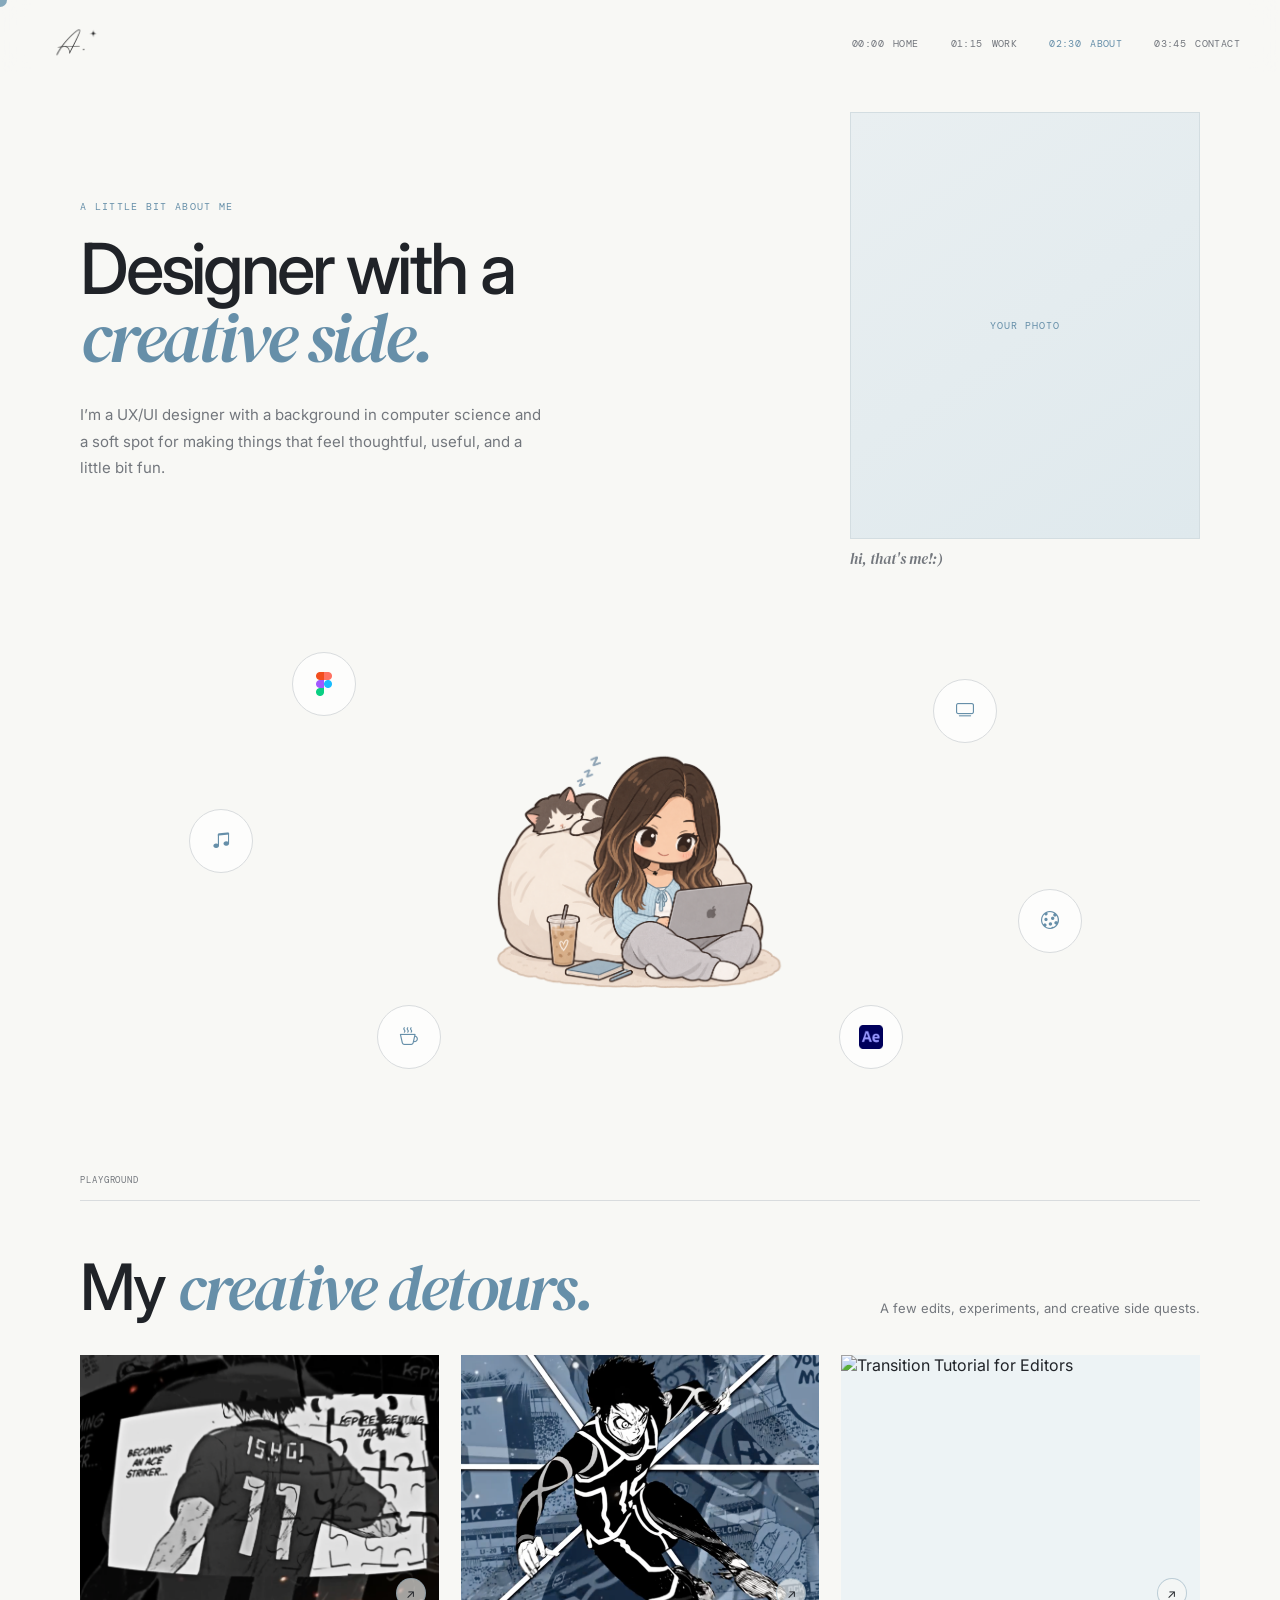
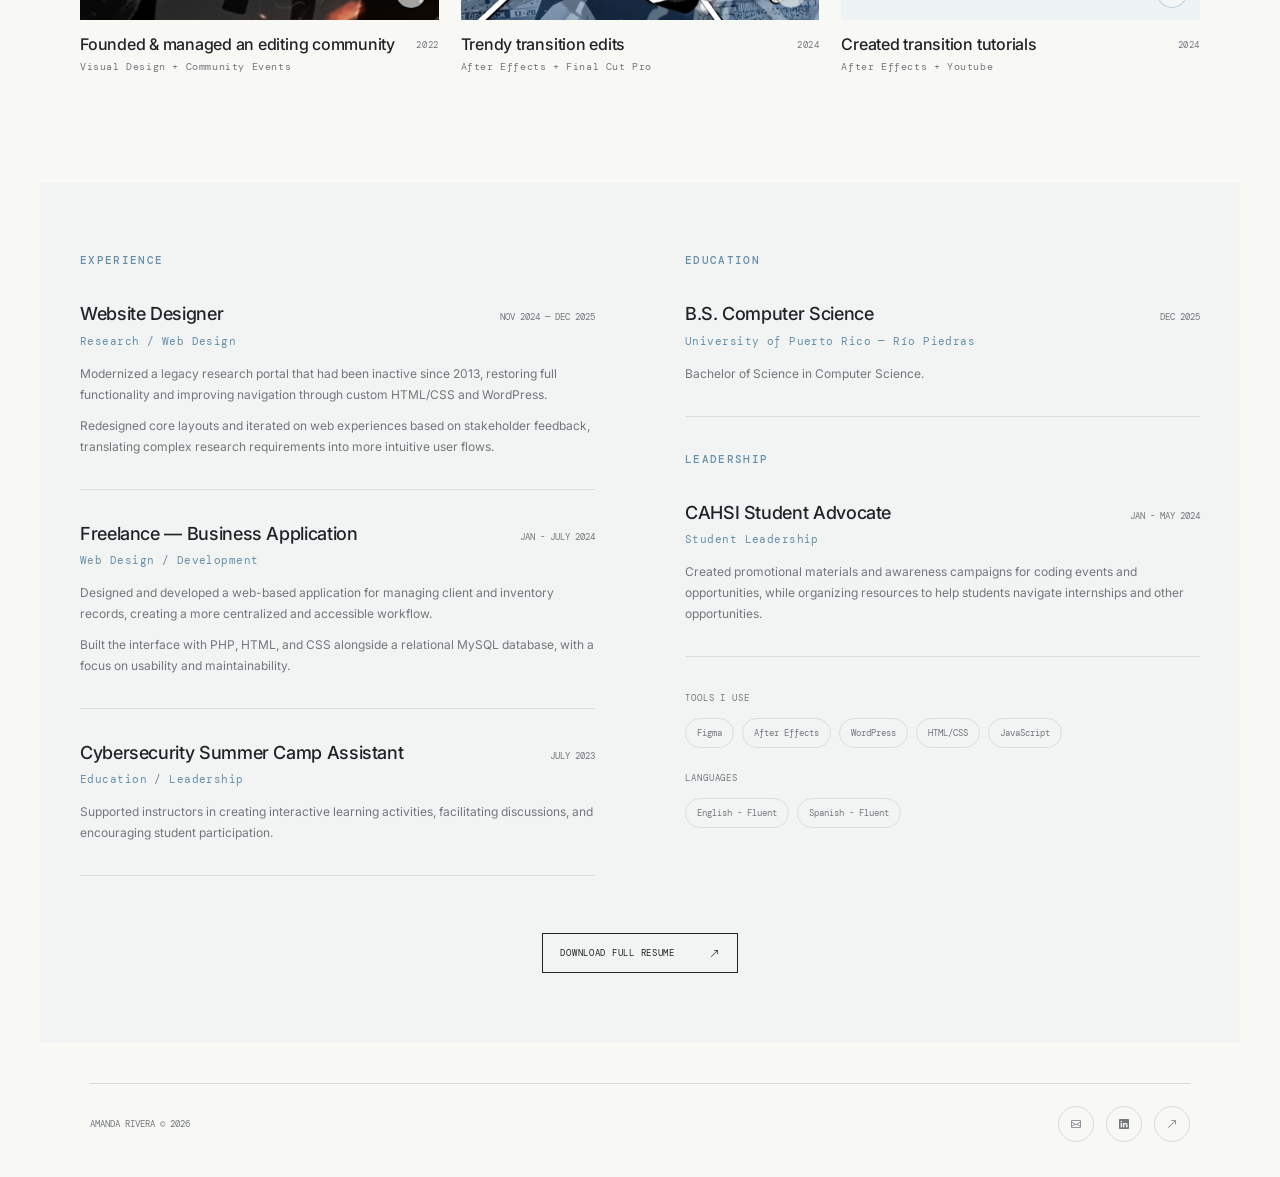
==== about.html @ 27099af4 "Initial portfolio" ====
<!DOCTYPE html>
<html lang="en">
<head>
    <meta charset="UTF-8">
    <meta name="viewport" content="width=device-width, initial-scale=1.0">

    <title>Amanda Rivera — About</title>
    <meta
        name="description"
        content="A little bit about Amanda, a UX/UI designer and creative.">

    <link rel="icon" type="image/png" href="elements/sparkle icon.png">

    <link rel="preconnect" href="https://fonts.googleapis.com">
    <link rel="preconnect" href="https://fonts.gstatic.com" crossorigin>

    <link href="https://fonts.googleapis.com/css2?family=DM+Mono:wght@400;500&family=DM+Serif+Display:ital@0;1&family=Inter:wght@400;500;600&display=swap" rel="stylesheet">

    <link rel="stylesheet" href="https://cdn.jsdelivr.net/npm/bootstrap-icons@1.11.3/font/bootstrap-icons.min.css">

    <link rel="stylesheet" href="about.css">
</head>

<body>
    <div class="custom-cursor"></div>

    <!-- NAVIGATION -->
    <header class="site-nav">
        <a href="index.html" class="logo" aria-label="Amanda home">
            <img src="elements/A logo.png" alt="A.">
        </a>

        <nav>
            <a href="index.html">
                <span>00:00</span>
                <span>HOME</span>
            </a>

            <a href="index.html#work">
                <span>01:15</span>
                <span>WORK</span>
            </a>

            <a href="about.html" class="active">
                <span>02:30</span>
                <span>ABOUT</span>
            </a>

            <a href="index.html#contact">
                <span>03:45</span>
                <span>CONTACT</span>
            </a>
        </nav>
    </header>


    <main>

        <!-- ABOUT INTRO -->
        <section class="about-intro">

            <div class="intro-layout">

    <div class="intro-copy">

        <p class="eyebrow">A LITTLE BIT ABOUT ME</p>

        <h1>
            Designer with a
            <em>creative side.</em>
        </h1>

        <p class="intro-text">
            I’m a UX/UI designer with a background in computer science
            and a soft spot for making things that feel thoughtful,
            useful, and a little bit fun.
        </p>

    </div>


    <div class="intro-photo">

        <div class="photo-placeholder">
            <span>YOUR PHOTO</span>
        </div>

        <p class="photo-caption">
            hi, that's me!:)
        </p>

    </div>

</div>


<!-- FLOATING WORLD -->
<div class="about-world">

    <!-- CENTER CHARACTER -->
    <div class="character">
    <img src="elements/character sticker.png" alt="Amanda Sketch" class="character-illustration">
</div>


    <!-- FIGMA -->
<button class="floating-item item-figma" type="button">
    <span class="floating-icon">
        <img src="elements/figma.png" alt="Figma">
    </span>

    <span class="fact-card">
        <span class="fact-label">FIGMA</span>
        <span class="fact-text">
            Where a lot of my ideas start.
        </span>
    </span>
</button>


<!-- MUSIC -->
<button class="floating-item item-music" type="button">
    <span class="floating-icon">
        <i class="bi bi-music-note-beamed"></i>
    </span>

    <span class="fact-card">
        <span class="fact-label">CURRENT LISTEN</span>
        <span class="fact-text">
            Eyes Without a Face — Billy Idol.
        </span>
    </span>
</button>


<!-- COFFEE -->
<button class="floating-item item-coffee" type="button">
    <span class="floating-icon">
        <i class="bi bi-cup-hot"></i>
    </span>

    <span class="fact-card">
        <span class="fact-label">COFFEE: MY USUAL</span>
        <span class="fact-text">
            Iced vanilla latte.
        </span>
    </span>
</button>


<!-- SHOW -->
<button class="floating-item item-show" type="button">
    <span class="floating-icon">
        <i class="bi bi-tv"></i>
    </span>

    <span class="fact-card">
        <span class="fact-label">CURRENT SHOW</span>
        <span class="fact-text">
            Attack on Titan.
        </span>
    </span>
</button>


<!-- BAKING -->
<button class="floating-item item-baking" type="button">
    <span class="floating-icon">
        <i class="bi bi-cookie"></i>
    </span>

    <span class="fact-card">
        <span class="fact-label">BAKING: CHOC CHIP COOKIES</span>
        <span class="fact-text">
            One of my favorite ways to unwind.
        </span>
    </span>
</button>


<!-- AFTER EFFECTS -->
<button class="floating-item item-ae" type="button">
    <span class="floating-icon">
        <img src="elements/ae.png" alt="After Effects">
    </span>

    <span class="fact-card">
        <span class="fact-label">AFTER EFFECTS</span>
        <span class="fact-text">
            Where I make things unnecessarily complicated for myself.
        </span>
    </span>
</button>

</div>


        <!-- CREATIVE SIDE -->
        <section class="creative-section">

            <div class="section-label">
                <span>PLAYGROUND</span>
            </div>

            <div class="creative-heading">
                <h2>
                    My <em>creative detours.</em>
                </h2>

                <p>
                    A few edits, experiments, and creative side quests.
                </p>
            </div>


            <div class="creative-grid">

                <!-- VIDEO 01 -->
                <a href="https://www.instagram.com/p/CrEgh5tu_RZ/?stkn=bnZ1cHpjcXdrcm5r" class="creative-card" target="_blank" rel="noopener noreferrer">

                    <div class="creative-image">

                        <img class="video-thumbnail" src="elements/vid1.png" alt="Trendy transition edits">

                        <video class="video-preview" autoplay muted loop playsinline preload="metadata">
                            <source src="elements/video1.mov" type="video/mp4">
                        </video>

                        <span class="play-mark">↗</span>

                    </div>

                    <div class="creative-info">
                        <div>
                            <h3>Founded & managed an editing community</h3>
                            <p>Visual Design + Community Events</p>
                        </div>

                        <span class="creative-year">2022</span>
                    </div>

                </a>


                <!-- VIDEO 02 -->
                <a href="https://www.instagram.com/p/CrEgh5tu_RZ/?stkn=bnZ1cHpjcXdrcm5r" class="creative-card" target="_blank" rel="noopener noreferrer">

                    <div class="creative-image">

                        <img class="video-thumbnail" src="elements/vid2.png" alt="Trendy transition edits">

                        <video class="video-preview" autoplay muted loop playsinline preload="metadata">
                            <source src="elements/video2.mp4" type="video/mp4">
                        </video>

                        <span class="play-mark">↗</span>

                    </div>

                    <div class="creative-info">
                        <div>
                            <h3>Trendy transition edits</h3>
                            <p>After Effects + Final Cut Pro</p>
                        </div>

                        <span class="creative-year">2024</span>
                    </div>

                </a>


                <!-- VIDEO 03 -->
                <a href="https://www.youtube.com/watch?v=LSudGniR3vg" class="creative-card" target="_blank" rel="noopener noreferrer">

                    <div class="creative-image">

                        <img class="video-thumbnail" src="https://img.youtube.com/vi/LSudGniR3vg/maxresdefault.jpg" alt="Transition Tutorial for Editors">

                        <video
                            class="video-preview" autoplay muted loop playsinline preload="metadata">
                            <source src="elements/video3.mp4" type="video/mp4">
                        </video>

                        <span class="play-mark">↗</span>

                    </div>

                    <div class="creative-info">
                        <div>
                            <h3>Created transition tutorials</h3>
                            <p>After Effects + Youtube</p>
                        </div>

                        <span class="creative-year">2024</span>
                    </div>

                </a>

            </div>

        </section>


        <!-- EXPERIENCE + EDUCATION -->
        <section class="background-section">

            <div class="background-columns">

                <!-- EXPERIENCE -->
                <div class="background-column">

                    <h2>Experience</h2>

                    <article class="resume-entry">

                        <div class="entry-top">
                            <h3>Website Designer</h3>
                            <span>NOV 2024 — DEC 2025</span>
                        </div>

                        <p class="entry-place">
                            Research / Web Design
                        </p>

                        <p>
                            Modernized a legacy research portal that had been
                            inactive since 2013, restoring full functionality
                            and improving navigation through custom HTML/CSS
                            and WordPress.
                        </p>

                        <p>
                            Redesigned core layouts and iterated on web
                            experiences based on stakeholder feedback,
                            translating complex research requirements into
                            more intuitive user flows.
                        </p>

                    </article>


                    <article class="resume-entry">

                        <div class="entry-top">
                            <h3>Freelance — Business Application</h3>
                            <span>JAN - JULY 2024</span>
                        </div>

                        <p class="entry-place">
                            Web Design / Development
                        </p>

                        <p>
                            Designed and developed a web-based application
                            for managing client and inventory records,
                            creating a more centralized and accessible
                            workflow.
                        </p>

                        <p>
                            Built the interface with PHP, HTML, and CSS
                            alongside a relational MySQL database, with a
                            focus on usability and maintainability.
                        </p>

                    </article>


                    <article class="resume-entry">

                        <div class="entry-top">
                            <h3>Cybersecurity Summer Camp Assistant</h3>
                            <span>JULY 2023</span>
                        </div>

                        <p class="entry-place">
                            Education / Leadership
                        </p>

                        <p>
                            Supported instructors in creating interactive
                            learning activities, facilitating discussions,
                            and encouraging student participation.
                        </p>

                    </article>

                </div>


                <!-- EDUCATION -->
                <div class="background-column">

                    <h2>Education</h2>

                    <article class="resume-entry education-entry">

                        <div class="entry-top">
                            <h3>B.S. Computer Science</h3>
                            <span>DEC 2025</span>
                        </div>

                        <p class="entry-place">
                            University of Puerto Rico — Río Piedras
                        </p>

                        <p>
                            Bachelor of Science in Computer Science.
                        </p>

                    </article>


                    <h2 class="secondary-heading">Leadership</h2>

                    <article class="resume-entry">

                        <div class="entry-top">
                            <h3>CAHSI Student Advocate</h3>
                            <span>JAN - MAY 2024</span>
                        </div>

                        <p class="entry-place">
                            Student Leadership
                        </p>

                        <p>
                            Created promotional materials and awareness
                            campaigns for coding events and opportunities,
                            while organizing resources to help students
                            navigate internships and other opportunities.
                        </p>

                    </article>


                    <div class="tools-list">

                        <p class="tools-label">TOOLS I USE</p>

                        <div class="tools">
                            <span>Figma</span>
                            <span>After Effects</span>
                            <span>WordPress</span>
                            <span>HTML/CSS</span>
                            <span>JavaScript</span>
                        </div>

                    </div>
                    <div class="tools-list languages-list">
                            <p class="tools-label">LANGUAGES</p>

                            <div class="tools">
                                <span>English - Fluent</span>
                                <span>Spanish - Fluent</span>
                            </div>
                    </div>

                </div>

            </div>


            <a href="Resume - Amanda Rivera.pdf" class="resume-button" target="_blank">
                <span>DOWNLOAD FULL RESUME</span>
                <i class="bi bi-arrow-up-right"></i>
            </a>

        </section>

    </main>


    <footer class="site-footer">

    <span> AMANDA RIVERA © 2026</span>

    <div class="footer-links">
    <a href="mailto:acrs096@gmail.com" aria-label="Email Amanda">
        <i class="bi bi-envelope"></i>
    </a>

    <a
        href="https://www.linkedin.com/in/amandariveras/"
        target="_blank"
        rel="noopener"
        aria-label="LinkedIn"
    >
        <i class="bi bi-linkedin"></i>
    </a>

    <a
        href="Resume - Amanda Rivera.pdf"
        target="_blank"
        aria-label="Resume"
    >
        <i class="bi bi-arrow-up-right"></i>
    </a>
</div>

  </footer>


    <script src="about.js"></script>

</body>
</html>
---- about.css ----
/* =========================================
   ABOUT PAGE
   ========================================= */

:root {
    --bg: #f8f8f5;
    --text: #202328;
    --muted: #73777d;
    --line: #d9dcde;

    --accent: #8aaec4;
    --accent-dark: #668fa9;

    --soft-blue: #e8eff2;
    --soft-blue-2: #edf3f5;

    --white: #ffffff;

    --serif: "DM Serif Display", Georgia, serif;
    --sans: "Inter", sans-serif;
    --mono: "DM Mono", monospace;
}


/* =========================================
   RESET
   ========================================= */

*,
*::before,
*::after {
    box-sizing: border-box;
    margin: 0;
    padding: 0;
}

html {
    scroll-behavior: smooth;
    width: 100%;
    overflow-x: clip;
}

body {
    width: 100%;
    min-width: 0;

    background: var(--bg);
    color: var(--text);

    font-family: var(--sans);

    overflow-x: clip;
}

img,
video {
    max-width: 100%;
}

a {
    color: inherit;
    text-decoration: none;
}

button {
    color: inherit;
    font: inherit;
}

::selection {
    background: var(--accent);
    color: white;
}


/* =========================================
   NAV
   ========================================= */

.site-nav {
    position: fixed;
    top: 0;
    left: 0;

    width: 100%;
    max-width: 100vw;
    height: 72px;

    padding: 12px 40px;

    display: grid;
    grid-template-columns: minmax(0, 1fr) auto;
    align-items: center;

    z-index: 100;

    background: rgba(248, 248, 245, 0.88);

    backdrop-filter: blur(14px);
    -webkit-backdrop-filter: blur(14px);
}


/* LOGO */

.logo {
    display: flex;
    align-items: center;

    width: fit-content;
    max-width: 100%;
}

.logo img {
    display: block;

    width: 62px;
    max-width: 100%;
    height: auto;
    max-height: 62px;

    object-fit: contain;
}


/* NAV LINKS */

.site-nav nav {
    min-width: 0;

    display: flex;
    align-items: center;

    gap: 32px;
}

.site-nav nav a {
    display: flex;
    align-items: center;
    gap: 9px;

    white-space: nowrap;

    font-family: var(--mono);
    font-size: 10px;
    letter-spacing: 0.04em;

    color: var(--muted);

    transition: color 0.25s ease;
}

.site-nav nav a span {
    color: var(--muted);
}

.site-nav nav a:hover,
.site-nav nav a.active {
    color: var(--accent-dark);
}

.site-nav nav a:hover span,
.site-nav nav a.active span {
    color: var(--accent-dark);
}


/* =========================================
   SHARED
   ========================================= */

main {
    width: 100%;
    min-width: 0;
    padding-top: 72px;
}

section {
    position: relative;
    width: 100%;
    min-width: 0;
}

.section-label {
    width: 100%;
    min-width: 0;

    display: flex;
    justify-content: space-between;
    gap: 20px;

    padding-bottom: 14px;

    border-bottom: 1px solid var(--line);

    font-family: var(--mono);
    font-size: 9px;
    letter-spacing: 0.1em;
    color: var(--muted);
}


/* =========================================
   ABOUT INTRO
   ========================================= */

.about-intro {
    width: 100%;
    min-width: 0;

    padding: 40px;
}


/* =========================================
   INTRO SPLIT
   ========================================= */

.intro-layout {
    width: 100%;
    max-width: 1120px;
    min-width: 0;

    margin: 0 auto;

    display: grid;
    grid-template-columns: minmax(0, 1fr) minmax(0, 0.8fr);
    align-items: center;

    gap: 80px;
}

.intro-layout > * {
    min-width: 0;
}


/* =========================================
   INTRO TEXT
   ========================================= */

.intro-copy {
    width: 100%;
    max-width: 620px;
    min-width: 0;
}

.eyebrow {
    margin-bottom: 22px;

    font-family: var(--mono);
    font-size: 10px;
    letter-spacing: 0.13em;
    color: var(--accent-dark);
}

.intro-copy h1 {
    max-width: 600px;

    font-size: clamp(50px, 5.5vw, 76px);
    line-height: 0.97;
    font-weight: 500;
    letter-spacing: -0.045em;

    overflow-wrap: break-word;
}

.intro-copy h1 em {
    font-family: var(--serif);
    font-weight: 400;
    color: var(--accent-dark);
}

.intro-text {
    width: 100%;
    max-width: 470px;

    margin-top: 30px;

    font-size: 15px;
    line-height: 1.75;
    color: var(--muted);
}


/* =========================================
   INTRO PHOTO
   ========================================= */

.intro-photo {
    justify-self: end;

    width: min(100%, 350px);
    max-width: 100%;

    transform: none;
}

.photo-placeholder {
    width: 100%;
    max-width: 100%;
    aspect-ratio: 0.82 / 1;

    display: flex;
    align-items: center;
    justify-content: center;

    background:
        linear-gradient(
            145deg,
            #e9eff1,
            #dfe9ed
        );

    border: 1px solid #d3dde1;

    color: var(--accent-dark);

    font-family: var(--mono);
    font-size: 10px;
    letter-spacing: 0.1em;

    transition:
        transform 0.6s cubic-bezier(0.22, 1, 0.36, 1);
}

.intro-photo:hover .photo-placeholder {
    transform: rotate(-1deg) scale(1.015);
}

.photo-caption {
    margin-top: 9px;

    font-family: var(--serif);
    font-size: 15px;
    font-style: italic;

    color: var(--muted);
}


/* =========================================
   CUSTOM CURSOR
   ========================================= */

.custom-cursor {
    position: fixed;

    width: 14px;
    height: 14px;

    border-radius: 50%;

    background: var(--accent);

    pointer-events: none;

    z-index: 9999;

    transform: translate(-50%, -50%);

    transition:
        width 0.2s ease,
        height 0.2s ease,
        opacity 0.2s ease;

    mix-blend-mode: multiply;
}

body {
    cursor: none;
}

a,
button {
    cursor: none;
}


/* =========================================
   FLOATING WORLD
   ========================================= */

.about-world {
    position: relative;

    width: min(940px, 100%);
    max-width: 100%;

    height: 500px;

    margin: 35px auto 0;

    overflow: visible;
}

.floating-icon img {
    width: 24px;
    height: 24px;

    object-fit: contain;
    display: block;
}

.floating-icon i {
    font-size: 18px;
    line-height: 1;
}


/* =========================================
   CENTER CHARACTER
   ========================================= */

.character {
    position: absolute;

    left: 50%;
    top: 51%;

    width: 250px;
    max-width: 100%;

    transform: translate(-50%, -50%);

    text-align: center;

    z-index: 5;
}

.character-caption {
    margin-top: 10px;

    font-family: var(--serif);
    font-size: 17px;
    font-style: italic;

    color: var(--muted);
}

.character-illustration {
    display: block;

    width: 130%;
    max-width: none;

    height: auto;

    margin-left: -15%;

    object-fit: contain;

    animation: float-d 5.8s ease-in-out infinite;
}


/* =========================================
   FLOATING OBJECTS
   ========================================= */

.floating-item {
    position: absolute;

    width: 64px;
    height: 64px;

    display: flex;
    align-items: center;
    justify-content: center;

    border: 1px solid var(--line);
    border-radius: 50%;

    background: rgba(255, 255, 255, 0.72);

    cursor: pointer;

    transition:
        transform 0.45s cubic-bezier(0.22, 1, 0.36, 1),
        background 0.3s ease,
        border-color 0.3s ease,
        box-shadow 0.3s ease;

    z-index: 10;
}


/* =========================================
   FLOATING POSITIONS
   ========================================= */

.item-figma {
    top: 48px;
    left: 13%;

    animation: float-a 5.8s ease-in-out infinite;
}

.item-music {
    top: 205px;
    left: 2%;

    animation: float-b 6.2s ease-in-out infinite;
}

.item-coffee {
    bottom: 35px;
    left: 22%;

    animation: float-c 5.5s ease-in-out infinite;
}

.item-show {
    top: 75px;
    right: 12%;

    animation: float-b 7s ease-in-out infinite;
}

.item-baking {
    top: 285px;
    right: 3%;

    animation: float-a 6.5s ease-in-out infinite;
}

.item-ae {
    bottom: 35px;
    right: 22%;

    animation: float-c 7.2s ease-in-out infinite;
}


/* =========================================
   FLOAT ANIMATIONS
   ========================================= */

@keyframes float-a {
    0%,
    100% {
        transform: translate(0, 0) rotate(-3deg);
    }

    50% {
        transform: translate(9px, -15px) rotate(3deg);
    }
}

@keyframes float-b {
    0%,
    100% {
        transform: translate(0, 0) rotate(3deg);
    }

    50% {
        transform: translate(-13px, 10px) rotate(-3deg);
    }
}

@keyframes float-c {
    0%,
    100% {
        transform: translate(0, 0) rotate(-2deg);
    }

    50% {
        transform: translate(8px, -12px) rotate(4deg);
    }
}

@keyframes float-d {
    0%,
    100% {
        transform: translateY(0);
    }

    50% {
        transform: translateY(-12px);
    }
}


/* =========================================
   FLOATING ICON
   ========================================= */

.floating-icon {
    display: flex;
    align-items: center;
    justify-content: center;

    width: 100%;
    height: 100%;

    font-family: var(--mono);
    font-size: 17px;

    color: var(--accent-dark);
}

.item-show .floating-icon {
    font-size: 11px;
    letter-spacing: 0.03em;
}

.item-ae .floating-icon {
    font-size: 16px;
}


/* =========================================
   HOVER / OPEN
   ========================================= */

.floating-item:hover,
.floating-item.is-open {
    animation-play-state: paused;

    transform: translateY(-6px) scale(1.08);

    background: var(--soft-blue);
    border-color: #a9c0cc;

    box-shadow:
        0 12px 30px rgba(75, 103, 118, 0.1);
}


/* =========================================
   FACT BUBBLE
   ========================================= */

.fact-card {
    position: absolute;

    width: 180px;
    max-width: min(180px, calc(100vw - 32px));

    padding: 14px 16px;

    background: var(--text);
    color: white;

    border-radius: 10px;

    text-align: left;

    opacity: 0;
    visibility: hidden;
    pointer-events: none;

    transform: translateY(5px);

    transition:
        opacity 0.25s ease,
        transform 0.25s ease,
        visibility 0.25s ease;

    z-index: 20;
}

.floating-item:hover .fact-card,
.floating-item.is-open .fact-card {
    opacity: 1;
    visibility: visible;

    transform: translateY(0);
}

.fact-label {
    display: block;

    margin-bottom: 6px;

    font-family: var(--mono);
    font-size: 9px;
    letter-spacing: 0.12em;

    color: #a9c6d5;
}

.fact-text {
    display: block;

    font-size: 12px;
    line-height: 1.5;
}


/* =========================================
   FACT CARD POSITIONS
   ========================================= */

.item-figma .fact-card {
    left: 72px;
    top: 0;
}

.item-music .fact-card {
    left: 72px;
    top: -10px;
}

.item-coffee .fact-card {
    left: 72px;
    bottom: -5px;
}

.item-show .fact-card {
    right: 72px;
    top: 0;
}

.item-baking .fact-card {
    right: 72px;
    top: -8px;
}

.item-ae .fact-card {
    right: 72px;
    bottom: -5px;
}


/* =========================================
   CREATIVE / PLAYGROUND
   ========================================= */

.creative-section {
    width: 100%;
    min-width: 0;

    padding: 70px 40px 110px;
}

.creative-heading {
    display: flex;
    align-items: flex-end;
    justify-content: space-between;

    gap: 40px;

    padding: 55px 0 35px;
}

.creative-heading h2 {
    min-width: 0;
    max-width: 100%;

    font-size: clamp(42px, 5vw, 64px);
    line-height: 0.98;
    font-weight: 500;
    letter-spacing: -0.04em;
}

.creative-heading h2 em {
    font-family: var(--serif);
    font-weight: 400;
    color: var(--accent-dark);
}

.creative-heading p {
    min-width: 0;
    max-width: 500px;

    font-size: 13px;
    line-height: 1.65;

    color: var(--muted);
}


/* =========================================
   DESKTOP VIDEO GRID
   ========================================= */

.creative-grid {
    width: 100%;
    min-width: 0;

    display: grid;
    grid-template-columns: repeat(3, minmax(0, 1fr));

    gap: 22px;
}

.creative-card {
    display: block;
    min-width: 0;
}

.creative-image {
    position: relative;

    width: 100%;
    max-width: 100%;

    overflow: hidden;

    aspect-ratio: 1.35 / 1;

    background: var(--soft-blue-2);
}

.video-thumbnail,
.video-preview {
    position: absolute;
    inset: 0;

    width: 100%;
    height: 100%;

    max-width: none;

    object-fit: cover;
}

.video-thumbnail {
    z-index: 1;

    opacity: 1;

    transition: opacity 0.4s ease;
}

.video-preview {
    z-index: 2;

    opacity: 0;

    transition: opacity 0.4s ease;
}


/* DESKTOP HOVER */

.creative-card:hover .video-thumbnail {
    opacity: 0;
}

.creative-card:hover .video-preview {
    opacity: 1;
}


/* IMAGE HOVER */

.creative-card:hover .creative-image img {
    transform: scale(1.035);
}


/* =========================================
   PLAY MARK
   ========================================= */

.play-mark {
    position: absolute;

    right: 13px;
    bottom: 12px;

    width: 30px;
    height: 30px;

    display: flex;
    align-items: center;
    justify-content: center;

    border: 1px solid rgba(102, 143, 169, 0.4);
    border-radius: 50%;

    background: rgba(248, 248, 245, 0.65);

    font-family: var(--sans);
    font-size: 12px;

    z-index: 5;
}


/* =========================================
   CREATIVE CARD INFO
   ========================================= */

.creative-info {
    display: flex;
    justify-content: space-between;
    align-items: flex-start;

    gap: 15px;

    padding-top: 14px;
}

.creative-info h3 {
    margin-bottom: 6px;

    font-size: 16px;
    line-height: 1.25;
    font-weight: 500;

    letter-spacing: -0.015em;
}

.creative-info p,
.creative-year {
    font-family: var(--mono);
    font-size: 10px;
    letter-spacing: 0.06em;

    color: var(--muted);
}

.creative-year {
    flex-shrink: 0;
    margin-top: 3px;
    padding-top: 2px;
    font-size: 9px;
}


/* =========================================
   MEDIA PLACEHOLDER
   ========================================= */

.media-placeholder {
    position: relative;

    width: 100%;
    height: 100%;

    display: flex;
    align-items: center;
    justify-content: center;

    font-family: var(--mono);
    font-size: 11px;
    letter-spacing: 0.1em;

    color: var(--accent-dark);

    background:
        linear-gradient(
            135deg,
            #edf3f5 0%,
            #e4ecef 50%,
            #f1f3f1 100%
        );

    transition:
        transform 0.65s cubic-bezier(0.22, 1, 0.36, 1);
}

.creative-card:hover .media-placeholder {
    transform: scale(1.035);
}


/* =========================================
   EXPERIENCE / EDUCATION
   ========================================= */

.background-section {
    width: 100%;
    min-width: 0;

    padding: 70px 40px;

    background: #f2f4f3;
}

.background-columns {
    width: 100%;
    max-width: 1180px;
    min-width: 0;

    margin: 0 auto;

    display: grid;
    grid-template-columns: minmax(0, 1fr) minmax(0, 1fr);

    gap: 90px;
}

.background-column {
    min-width: 0;
}

.background-column h2 {
    margin-bottom: 35px;

    font-family: var(--mono);
    font-size: 11px;
    font-weight: 500;
    letter-spacing: 0.12em;
    text-transform: uppercase;

    color: var(--accent-dark);
}


/* =========================================
   RESUME ENTRIES
   ========================================= */

.resume-entry {
    min-width: 0;

    padding: 0 0 32px;
    margin-bottom: 32px;

    border-bottom: 1px solid var(--line);
}

.entry-top {
    min-width: 0;

    display: flex;
    align-items: baseline;
    justify-content: space-between;

    gap: 20px;
}

.entry-top h3 {
    min-width: 0;

    max-width: 420px;

    font-size: 18px;
    line-height: 1.3;
    font-weight: 500;

    letter-spacing: -0.02em;
}

.entry-top span {
    flex-shrink: 0;

    font-family: var(--mono);
    font-size: 9px;

    color: var(--muted);
}

.entry-place {
    margin: 8px 0 15px;

    font-family: var(--mono);
    font-size: 11px;
    letter-spacing: 0.04em;

    color: var(--accent-dark);
}

.resume-entry > p:last-child,
.resume-entry > p:not(.entry-place) {
    font-size: 12px;
    line-height: 1.75;

    color: var(--muted);
}

.resume-entry > p + p:not(.entry-place) {
    margin-top: 10px;
}


/* =========================================
   SECONDARY HEADING
   ========================================= */

.secondary-heading {
    margin-top: 35px;
}


/* =========================================
   TOOLS
   ========================================= */

.tools-list {
    margin-top: 35px;
}

.languages-list {
    margin-top: 24px;
}

.tools-label {
    margin-bottom: 14px;

    font-family: var(--mono);
    font-size: 9px;
    letter-spacing: 0.1em;

    color: var(--muted);
}

.tools {
    display: flex;
    flex-wrap: wrap;
    gap: 8px;
}

.tools span {
    padding: 8px 11px;

    border: 1px solid var(--line);
    border-radius: 100px;

    font-family: var(--mono);
    font-size: 9px;

    color: var(--muted);

    transition:
        background 0.25s ease,
        border-color 0.25s ease,
        color 0.25s ease;
}

.tools span:hover {
    background: var(--soft-blue);
    border-color: #b5c8d2;
    color: var(--accent-dark);
}


/* =========================================
   RESUME BUTTON
   ========================================= */

.resume-button {
    width: fit-content;
    max-width: 100%;

    display: flex;
    align-items: center;
    gap: 35px;

    margin: 25px auto 0;
    padding: 13px 17px;

    border: 1px solid var(--text);

    font-family: var(--mono);
    font-size: 9px;
    letter-spacing: 0.08em;

    transition:
        background 0.3s ease,
        color 0.3s ease,
        transform 0.3s ease;
}

.resume-button:hover {
    background: var(--text);
    color: white;

    transform: translateY(-2px);
}


/* =========================================
   CLOSING
   ========================================= */

.about-closing {
    width: 100%;
    min-width: 0;

    padding: 70px 40px 120px;
}

.closing-content {
    width: 100%;
    max-width: 850px;
    min-width: 0;

    margin: 100px auto 0;

    text-align: center;
}

.closing-content h2 {
    max-width: 100%;

    font-size: clamp(44px, 6vw, 76px);
    line-height: 0.98;

    font-weight: 500;
    letter-spacing: -0.045em;

    overflow-wrap: break-word;
}

.closing-content h2 em {
    display: block;

    font-family: var(--serif);
    font-weight: 400;

    color: var(--accent-dark);
}


/* =========================================
   EMAIL
   ========================================= */

.email-link {
    max-width: 100%;

    display: inline-flex;
    align-items: center;

    gap: 15px;

    margin-top: 45px;

    font-family: var(--mono);
    font-size: 10px;
    letter-spacing: 0.06em;

    border-bottom: 1px solid var(--text);
    padding-bottom: 5px;

    transition:
        color 0.3s ease,
        gap 0.3s ease;
}

.email-link:hover {
    color: var(--accent-dark);
    gap: 22px;
}


/* =========================================
   FOOTER
   ========================================= */

.site-footer {
    width: min(1100px, calc(100% - 80px));
    max-width: 100%;

    margin: auto auto 0;

    padding: 22px 0 35px;

    border-top: 1px solid var(--line);

    display: flex;

    justify-content: space-between;
    align-items: center;

    gap: 20px;

    font-family: var(--mono);
    font-size: 9px;

    color: var(--muted);
}

.footer-links {
    display: flex;
    gap: 12px;

    flex-shrink: 0;
}

.footer-links a {
    width: 36px;
    height: 36px;

    border: 1px solid var(--line);
    border-radius: 50%;

    display: flex;
    align-items: center;
    justify-content: center;

    font-family: var(--mono);
    font-size: 10px;

    transition:
        background 0.3s ease,
        color 0.3s ease,
        transform 0.3s ease,
        border-color 0.3s ease;
}

.footer-links a:hover {
    background: var(--accent-dark);
    color: var(--bg);

    border-color: var(--accent-dark);

    transform: translateY(-3px);
}


/* =========================================
   CURSOR
   ========================================= */

body,
a,
button,
.floating-item {
    cursor: none !important;
}


/* =========================================
   SCROLL REVEAL
   ========================================= */

.about-intro,
.creative-section,
.background-section,
.about-closing,
.site-footer {
    opacity: 0;

    transform: translateY(35px);

    transition:
        opacity 0.8s ease,
        transform 0.8s cubic-bezier(0.22, 1, 0.36, 1);
}

.about-intro.reveal-visible,
.creative-section.reveal-visible,
.background-section.reveal-visible,
.about-closing.reveal-visible,
.site-footer.reveal-visible {
    opacity: 1;
    transform: translateY(0);
}


/* =========================================================
   TABLET
========================================================= */

@media (min-width: 561px) and (max-width: 1024px) {

    .custom-cursor {
        display: none;
    }

    /* INTRO */

    .about-intro {
        padding: 40px 30px 20px;
    }

    .intro-layout {
        grid-template-columns:
            minmax(0, 1fr)
            minmax(0, 0.75fr);

        gap: 45px;
    }

    .intro-copy h1 {
        font-size: clamp(43px, 8vw, 65px);
    }

    .intro-text {
        font-size: 14px;
    }

    .intro-photo {
        justify-self: end;
        width: min(100%, 350px);
        transform: none;
    }


    /* FLOATING WORLD */

    .about-world {
        width: 100%;
        max-width: 100%;

        height: 500px;

        margin-top: 25px;
    }

    .character {
        width: 210px;
    }

    .character-illustration {
        width: 125%;
        margin-left: -12.5%;
    }

    .floating-item {
        width: 55px;
        height: 55px;
    }


    /* TABLET FLOATING POSITIONS */

    .item-figma {
        left: 30%;
        top: 20%;
    }

    .item-music {
        left: 20%;
        top: 45%;
    }

    .item-coffee {
        left: 26%;
        bottom: 15%;
    }

    .item-show {
        right: 32%;
        top: 20%;
    }

    .item-baking {
        right:22%;
        top: 50%;
    }

    .item-ae {
        right: 30%;
        bottom: 10%;
    }


    /* FACT CARDS */

    .fact-card {
        width: 170px;
        max-width: calc(100vw - 32px);
    }


    /* =====================================
       PLAYGROUND — TABLET
    ===================================== */

    .creative-card {
        display: grid;
        align-items: center;
        gap: 22px;
        width: 100%;
        max-width: 100%;
    }

    .creative-year {
        margin-top: 3px;
    }

    /* REMOVE THUMBNAILS */

    .video-thumbnail {
        display: none;
    }

    /* VIDEO ALWAYS VISIBLE */

    .video-preview {
        opacity: 1;
    }

    .creative-info {
        min-width: 0;

        padding-top: 0;

        display: flex;
        justify-content: space-between;
        align-items: flex-start;

        gap: 20px;
    }

    .creative-info h3 {
        font-size: 15px;
        line-height: 1.35;
    }

    .creative-info p {
        font-size: 10px;
    }

    .creative-year {
        font-size: 9px;
    }

    .play-mark {
        display: none;
    }


    /* BACKGROUND */

    .background-section {
        padding: 60px 30px;
    }

    .background-columns {
        grid-template-columns: minmax(0, 1fr);

        gap: 45px;
    }

    .secondary-heading {
        margin-top: 45px;
    }
}


/* =========================================================
   MOBILE
   560px AND BELOW
========================================================= */

@media (max-width: 560px) {

    html,
    body {
        width: 100%;
        max-width: 100%;

        overflow-x: clip;
    }

    .custom-cursor {
        display: none;
    }


    /* =====================================
       NAV
    ===================================== */

    .site-nav {
        height: 64px;
        padding: 10px 20px;
        grid-template-columns: minmax(0, 1fr) auto;
    }

.logo {
        min-width: 0;
    }

.logo img {
width: 52px;
        max-width: 100%;
        max-height: 52px;
}

.site-nav {
    min-width: 0;
}

.site-nav nav {
    gap: 15px;
}

.site-nav nav a{
    white-space: nowrap;
    font-size: 12px;
    font-family: var(--mono);
    color: var(--muted);
}

.nav-item span {
display: none;
}

    /* SHOW PAGE TITLES, HIDE TIMES */

    .site-nav nav a span:first-child {
        display: none;
    }

    .site-nav nav a span:last-child {
        display: inline;
    }

    main {
        width: 100%;
        max-width: 100%;

        padding-top: 62px;
    }


    /* =====================================
       INTRO
    ===================================== */

    .about-intro {
        width: 100%;
        max-width: 100%;

        padding: 30px 20px 30px;
    }

    .intro-layout {
        width: 100%;
        max-width: 100%;

        display: flex;
        flex-direction: column;

        align-items: stretch;

        gap: 38px;
    }

    .intro-copy {
        width: 100%;
        max-width: 100%;
    }

    .eyebrow {
        margin-bottom: 18px;

        font-size: 9px;
    }

    .intro-copy h1 {
        width: 100%;
        max-width: 100%;

        font-size: clamp(39px, 11vw, 50px);
        line-height: 0.98;
        letter-spacing: -0.045em;
    }

    .intro-text {
        width: 100%;
        max-width: 100%;

        margin-top: 22px;

        font-size: 13px;
        line-height: 1.7;
    }

    .intro-photo {
        justify-self: end;
        align-self: center;

        width: min(82vw, 300px);
        max-width: 100%;

        transform: none;
    }


    /* =====================================
       FLOATING WORLD
    ===================================== */

    .about-world {
        width: 100%;
        max-width: 100%;

        height: 440px;

        margin-top: 5px;

        overflow: visible;
    }

    .character {
        left: 50%;
        top: 50%;

        width: 165px;
        max-width: 45vw;
    }

    .character-illustration {
        width: 125%;
        max-width: none;

        margin-left: -12.5%;
    }

    .character-caption {
        margin-top: 7px;

        font-size: 15px;
    }


    /* =====================================
       FLOATING ITEMS
    ===================================== */

    .floating-item {
        width: 46px;
        height: 46px;

        max-width: 46px;
        max-height: 46px;
    }

    .floating-icon {
        font-size: 13px;
    }

    .floating-icon img {
        width: 20px;
        height: 20px;
    }

    .item-show .floating-icon {
        font-size: 9px;
    }

    .item-ae .floating-icon {
        font-size: 14px;
    }


    /* =====================================
       MOBILE FLOATING POSITIONS
    ===================================== */

    .item-figma {
        top: 55px;
        left: 18%;
    }

    .item-music {
        top: 145px;
        left: 8%;
    }

    .item-coffee {
        bottom: 60px;
        left: 15%;
    }

    .item-show {
        top: 35px;
        right: 20%;
    }

    .item-baking {
        top: 160px;
        right: 6%;
    }

    .item-ae {
        bottom: 65px;
        right: 11%;
    }


    /* =====================================
       MOBILE FACT CARDS
    ===================================== */

    .fact-card,
    .item-figma .fact-card,
    .item-music .fact-card,
    .item-coffee .fact-card,
    .item-show .fact-card,
    .item-baking .fact-card,
    .item-ae .fact-card {
        top: calc(100% + 8px);
        bottom: auto;

        width: 155px;
        max-width: calc(100vw - 32px);

        padding: 12px 13px;

        transform: translateY(5px);
    }

    .item-figma .fact-card,
    .item-music .fact-card,
    .item-coffee .fact-card {
        left: 38px;
        right: auto;
    }

    .item-show .fact-card,
    .item-baking .fact-card,
    .item-ae .fact-card {
        left: auto;
        right: 38px;
    }

    .floating-item:hover .fact-card,
    .floating-item.is-open .fact-card {
        transform: translateY(0);
    }

    .fact-label {
        font-size: 8px;
        margin-bottom: 5px;
    }

    .fact-text {
        font-size: 11px;
        line-height: 1.45;
    }


    /* =====================================
       PLAYGROUND — MOBILE
    ===================================== */

    .creative-section {
        width: 100%;
        max-width: 100%;

        padding: 35px 20px 60px;
    }

    .creative-heading {
        width: 100%;
        max-width: 100%;

        display: block;

        padding: 35px 0 28px;
    }

    .creative-heading h2 {
        width: 100%;
        max-width: 100%;

        font-size: clamp(30px, 8vw, 40px);
        line-height: 1;

        white-space: nowrap;
    }

    .creative-heading p {
        width: 100%;
        max-width: 300px;

        margin-top: 14px;

        font-size: 10px;
        line-height: 1.6;
    }

    .creative-grid {
        width: 100%;
        max-width: 100%;

        display: flex;
        flex-direction: column;

        gap: 28px;
    }

    .creative-card {
        display: grid;

        grid-template-columns: 105px minmax(0, 1fr);

        align-items: center;

        gap: 15px;

        width: 100%;
        max-width: 100%;

        margin: 0;
    }

    .creative-image {
        width: 105px;
        height: 105px;

        aspect-ratio: 1 / 1;

        flex-shrink: 0;
    }

    /* REMOVE THUMBNAILS */

    .video-thumbnail {
        display: none;
    }

    /* VIDEO ALWAYS VISIBLE */

    .video-preview {
        opacity: 1;
    }

    .creative-info {
        min-width: 0;

        padding: 0;

        display: flex;
        flex-direction: column;

        justify-content: center;
        align-items: flex-start;

        gap: 7px;
    }

    .creative-info h3 {
        margin-bottom: 0;

        font-size: 12px;
        line-height: 1.35;
    }

    .creative-info p {
        margin: 0;

        font-size: 9px;
        line-height: 1.45;
    }

    .creative-year {
        font-size: 8px;
    }

    .play-mark {
        display: none;
    }


    /* =====================================
       BACKGROUND
    ===================================== */

    .background-section {
        width: 100%;
        max-width: 100%;

        padding: 50px 20px;
    }

    .background-columns {
        width: 100%;
        max-width: 100%;

        grid-template-columns: minmax(0, 1fr);

        gap: 10px;
    }

    .background-column {
        width: 100%;
        max-width: 100%;
    }

    .background-column h2 {
        margin-bottom: 28px;
    }

    .resume-entry {
        width: 100%;
        max-width: 100%;

        padding-bottom: 28px;
        margin-bottom: 28px;
    }

    .entry-top {
        display: block;

        width: 100%;
        max-width: 100%;
    }

    .entry-top h3 {
        width: 100%;
        max-width: 100%;

        font-size: 17px;
        line-height: 1.35;
    }

    .entry-top span {
        display: block;

        margin-top: 7px;

        font-size: 9px;
    }

    .entry-place {
        font-size: 10px;
    }

    .resume-entry > p:last-child,
    .resume-entry > p:not(.entry-place) {
        font-size: 12px;
        line-height: 1.7;
    }


    /* =====================================
       TOOLS
    ===================================== */

    .tools-list {
        margin-top: 28px;
    }

    .languages-list {
        margin-top: 22px;
    }

    .tools {
        width: 100%;
        max-width: 100%;

        gap: 7px;
    }

    .tools span {
        padding: 7px 10px;

        font-size: 8px;
    }


    /* =====================================
       RESUME BUTTON
    ===================================== */

    .resume-button {
        width: 100%;
        max-width: 100%;

        justify-content: space-between;

        gap: 15px;

        margin-top: 25px;
    }


    /* =====================================
       FOOTER
    ===================================== */

    .site-footer {
        width: calc(100% - 36px);
        max-width: calc(100% - 36px);

        padding: 22px 0 28px;

        flex-wrap: wrap;

        gap: 16px;
    }

    .footer-links {
        gap: 9px;
    }

    .footer-links a {
        width: 34px;
        height: 34px;

        font-size: 8px;
    }
}


/* =========================================
   VERY SMALL PHONES
   ========================================= */

@media (max-width: 380px) {

    .site-nav {
        padding-left: 13px;
        padding-right: 13px;
    }

    .site-nav nav {
        gap: 8px;
    }

    .site-nav nav a {
        font-size: 7px;
    }

    .logo img {
        width: 46px;
    }


    /* FLOATING WORLD */

    .about-world {
        height: 410px;
    }

    .character {
        width: 145px;
        max-width: 42vw;
    }

    .floating-item {
        width: 42px;
        height: 42px;
    }

    .item-figma {
        left: 5%;
    }

    .item-music {
        left: 1%;
    }

    .item-coffee {
        left: 8%;
    }

    .item-show {
        right: 5%;
    }

    .item-baking {
        right: 1%;
    }

    .item-ae {
        right: 8%;
    }


    /* TEXT */

    .intro-copy h1,
    .creative-heading h2 {
        font-size: 38px;
    }

    .closing-content h2 {
        font-size: 38px;
    }


    /* SMALLER PLAYGROUND ITEMS */

    .creative-card {
        grid-template-columns: 90px minmax(0, 1fr);
        gap: 13px;
    }

    .creative-image {
        width: 90px;
        height: 90px;
    }

    .creative-info h3 {
        font-size: 11px;
    }

    .creative-info p {
        font-size: 8px;
    }

    .creative-year {
        font-size: 8px;
    }
}


/* =========================================
   REDUCED MOTION
   ========================================= */

@media (prefers-reduced-motion: reduce) {

    html {
        scroll-behavior: auto;
    }

    *,
    *::before,
    *::after {
        animation-duration: 0.01ms !important;
        animation-iteration-count: 1 !important;
        transition-duration: 0.01ms !important;
    }
}
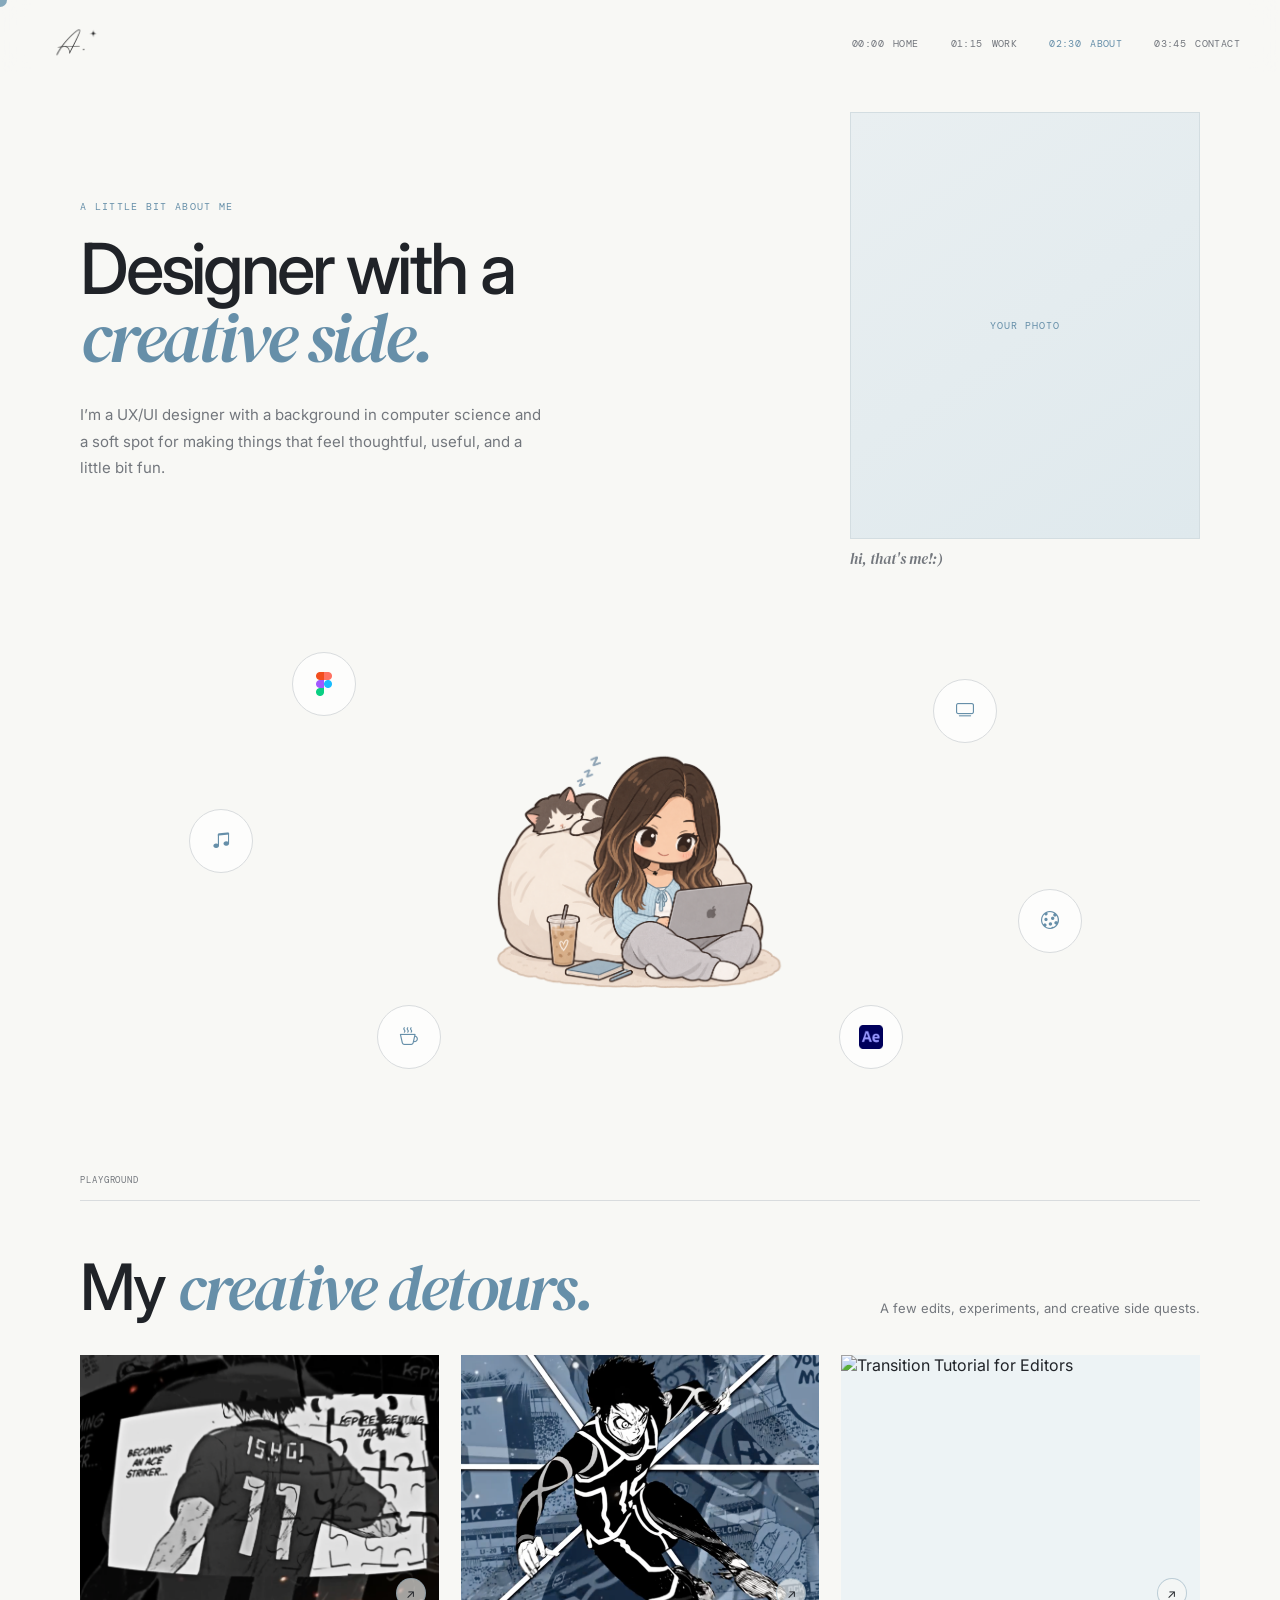
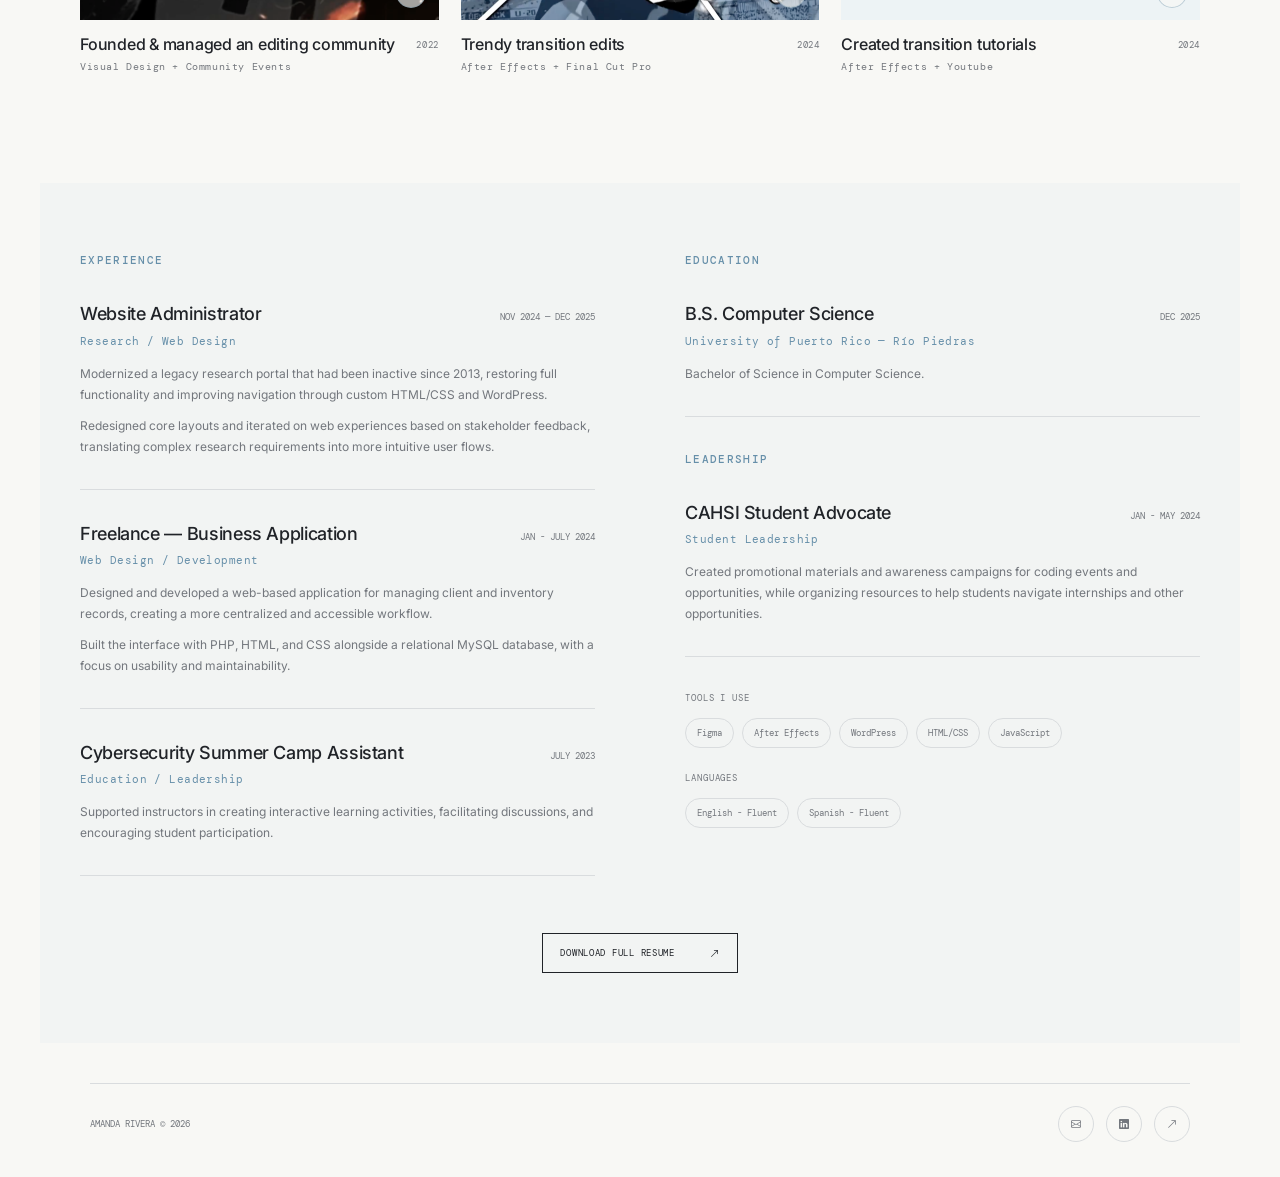
==== commit 744db505: "Update About page" ====
--- a/about.html
+++ b/about.html
@@ -314,7 +314,7 @@
                     <article class="resume-entry">
 
                         <div class="entry-top">
-                            <h3>Website Designer</h3>
+                            <h3>Website Administrator</h3>
                             <span>NOV 2024 — DEC 2025</span>
                         </div>
 
